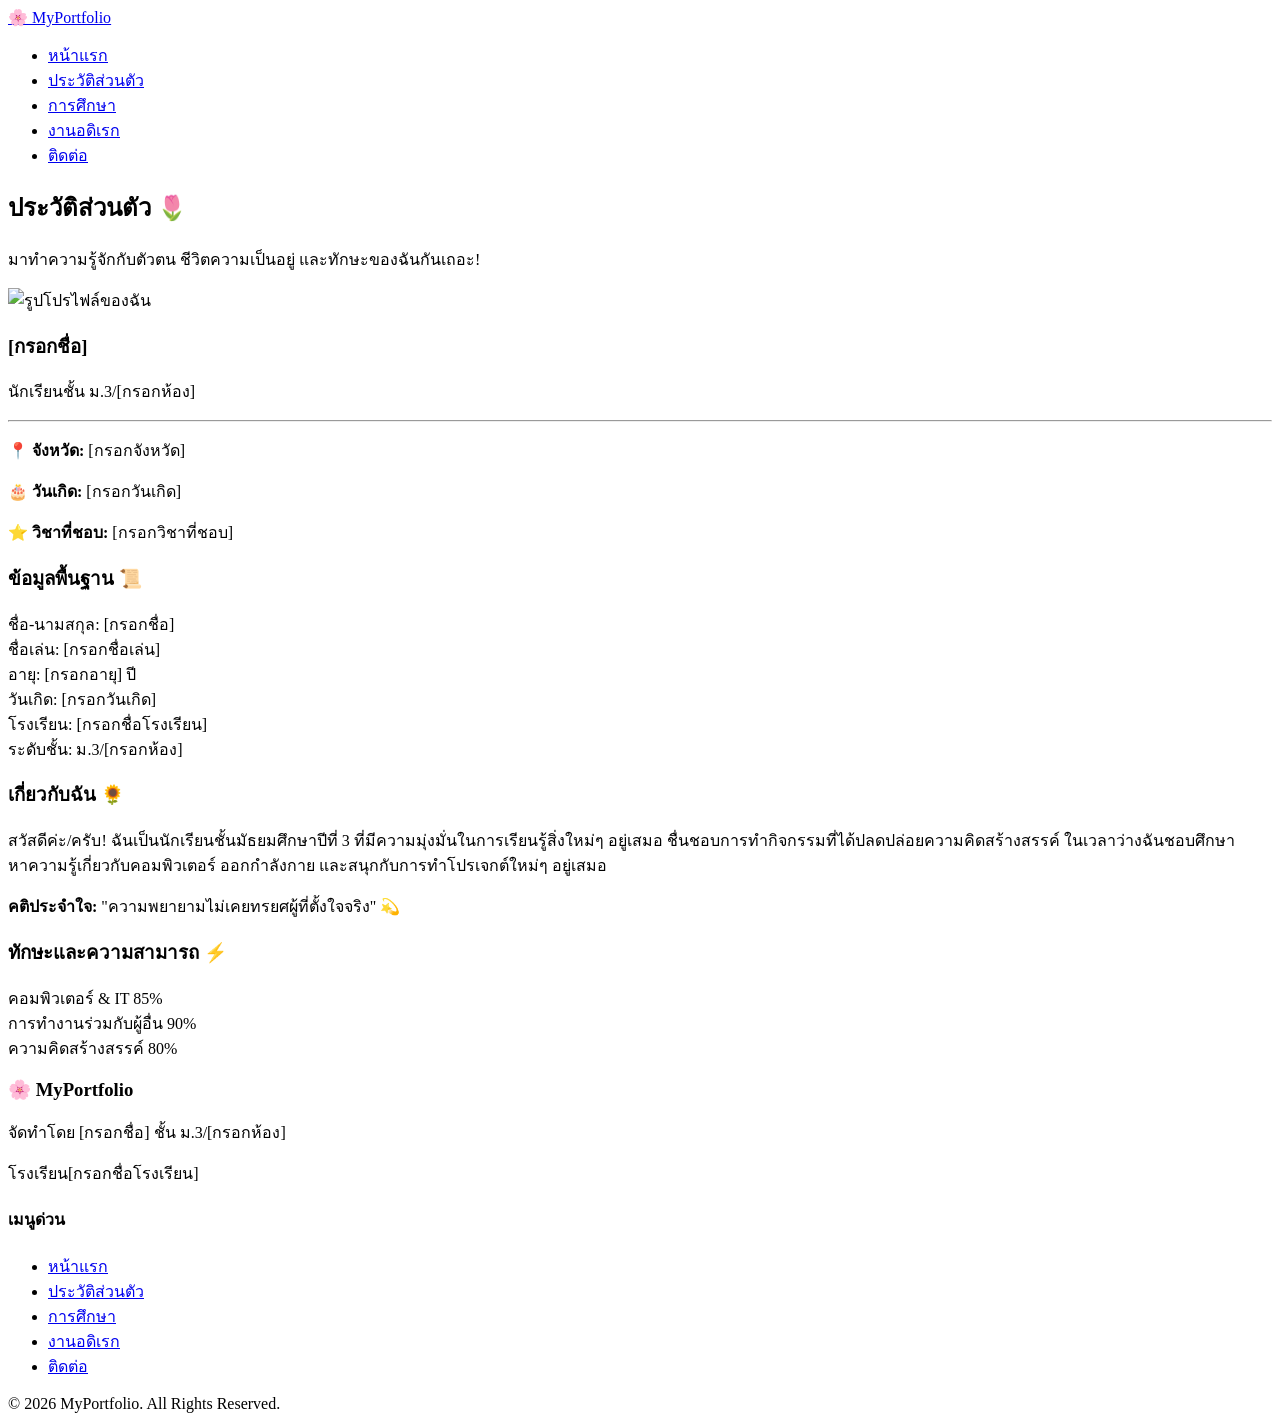
==== profile.html @ b8b7042c "Create profile.html" ====
<!DOCTYPE html>
<html lang="th">
<head>
    <meta charset="UTF-8">
    <meta name="viewport" content="width=device-width, initial-scale=1.0">
    <title>ประวัติส่วนตัว | Playful Anime Portfolio</title>
    <link rel="preconnect" href="https://fonts.googleapis.com">
    <link rel="preconnect" href="https://fonts.gstatic.com" crossorigin>
    <link href="https://fonts.googleapis.com/css2?family=Kanit:wght@300;400;500;600;700&display=swap" rel="stylesheet">
    <link rel="stylesheet" href="style.css">
</head>
<body>

    <div class="bg-petals-container">
        <div class="petal"></div>
        <div class="petal"></div>
        <div class="petal"></div>
        <div class="petal"></div>
        <div class="petal"></div>
        <div class="petal"></div>
    </div>

    <header class="navbar">
        <div class="nav-container">
            <a href="index.html" class="logo">🌸 MyPortfolio</a>
            <nav>
                <ul class="nav-links">
                    <li><a href="index.html">หน้าแรก</a></li>
                    <li><a href="profile.html" class="active">ประวัติส่วนตัว</a></li>
                    <li><a href="education.html">การศึกษา</a></li>
                    <li><a href="hobby.html">งานอดิเรก</a></li>
                    <li><a href="contact.html">ติดต่อ</a></li>
                </ul>
            </nav>
        </div>
    </header>

    <main class="container section-padding">
        <div class="section-title">
            <h2>ประวัติส่วนตัว 🌷</h2>
            <p>มาทำความรู้จักกับตัวตน ชีวิตความเป็นอยู่ และทักษะของฉันกันเถอะ!</p>
        </div>

        <div class="profile-layout">
            <!-- Sidebar -->
            <div class="profile-sidebar">
                <div class="card profile-card text-center">
                    <img src="https://placehold.co/300x300/1976D2/ffffff?text=Profile" alt="รูปโปรไฟล์ของฉัน" class="profile-avatar">
                    <h3>[กรอกชื่อ]</h3>
                    <p class="badge-sub">นักเรียนชั้น ม.3/[กรอกห้อง]</p>
                    <hr class="divider">
                    <div class="quick-info">
                        <p>📍 <strong>จังหวัด:</strong> [กรอกจังหวัด]</p>
                        <p>🎂 <strong>วันเกิด:</strong> [กรอกวันเกิด]</p>
                        <p>⭐ <strong>วิชาที่ชอบ:</strong> [กรอกวิชาที่ชอบ]</p>
                    </div>
                </div>
            </div>

            <!-- Main Content -->
            <div class="profile-main">
                <div class="card">
                    <h3>ข้อมูลพื้นฐาน 📜</h3>
                    <div class="info-grid">
                        <div class="info-item">
                            <span class="info-label">ชื่อ-นามสกุล:</span>
                            <span class="info-value">[กรอกชื่อ]</span>
                        </div>
                        <div class="info-item">
                            <span class="info-label">ชื่อเล่น:</span>
                            <span class="info-value">[กรอกชื่อเล่น]</span>
                        </div>
                        <div class="info-item">
                            <span class="info-label">อายุ:</span>
                            <span class="info-value">[กรอกอายุ] ปี</span>
                        </div>
                        <div class="info-item">
                            <span class="info-label">วันเกิด:</span>
                            <span class="info-value">[กรอกวันเกิด]</span>
                        </div>
                        <div class="info-item">
                            <span class="info-label">โรงเรียน:</span>
                            <span class="info-value">[กรอกชื่อโรงเรียน]</span>
                        </div>
                        <div class="info-item">
                            <span class="info-label">ระดับชั้น:</span>
                            <span class="info-value">ม.3/[กรอกห้อง]</span>
                        </div>
                    </div>
                </div>

                <div class="card">
                    <h3>เกี่ยวกับฉัน 🌻</h3>
                    <div class="about-quote">
                        <p>สวัสดีค่ะ/ครับ! ฉันเป็นนักเรียนชั้นมัธยมศึกษาปีที่ 3 ที่มีความมุ่งมั่นในการเรียนรู้สิ่งใหม่ๆ อยู่เสมอ ชื่นชอบการทำกิจกรรมที่ได้ปลดปล่อยความคิดสร้างสรรค์ ในเวลาว่างฉันชอบศึกษาหาความรู้เกี่ยวกับคอมพิวเตอร์ ออกกำลังกาย และสนุกกับการทำโปรเจกต์ใหม่ๆ อยู่เสมอ</p>
                    </div>
                    <p class="motto"><strong>คติประจำใจ:</strong> "ความพยายามไม่เคยทรยศผู้ที่ตั้งใจจริง" 💫</p>
                </div>

                <!-- Skill Bars Decorative Component -->
                <div class="card">
                    <h3>ทักษะและความสามารถ ⚡</h3>
                    <div class="skill-item">
                        <div class="skill-info">
                            <span>คอมพิวเตอร์ & IT</span>
                            <span>85%</span>
                        </div>
                        <div class="skill-bar">
                            <div class="skill-progress" style="width: 85%;"></div>
                        </div>
                    </div>
                    <div class="skill-item">
                        <div class="skill-info">
                            <span>การทำงานร่วมกับผู้อื่น</span>
                            <span>90%</span>
                        </div>
                        <div class="skill-bar">
                            <div class="skill-progress" style="width: 90%;"></div>
                        </div>
                    </div>
                    <div class="skill-item">
                        <div class="skill-info">
                            <span>ความคิดสร้างสรรค์</span>
                            <span>80%</span>
                        </div>
                        <div class="skill-bar">
                            <div class="skill-progress" style="width: 80%;"></div>
                        </div>
                    </div>
                </div>
            </div>
        </div>
    </main>

    <footer>
        <div class="container footer-container">
            <div class="footer-info">
                <h3>🌸 MyPortfolio</h3>
                <p>จัดทำโดย [กรอกชื่อ] ชั้น ม.3/[กรอกห้อง]</p>
                <p>โรงเรียน[กรอกชื่อโรงเรียน]</p>
            </div>
            <div class="footer-links">
                <h4>เมนูด่วน</h4>
                <ul>
                    <li><a href="index.html">หน้าแรก</a></li>
                    <li><a href="profile.html">ประวัติส่วนตัว</a></li>
                    <li><a href="education.html">การศึกษา</a></li>
                    <li><a href="hobby.html">งานอดิเรก</a></li>
                    <li><a href="contact.html">ติดต่อ</a></li>
                </ul>
            </div>
        </div>
        <div class="copyright">
            &copy; 2026 MyPortfolio. All Rights Reserved.
        </div>
    </footer>

</body>
</html>
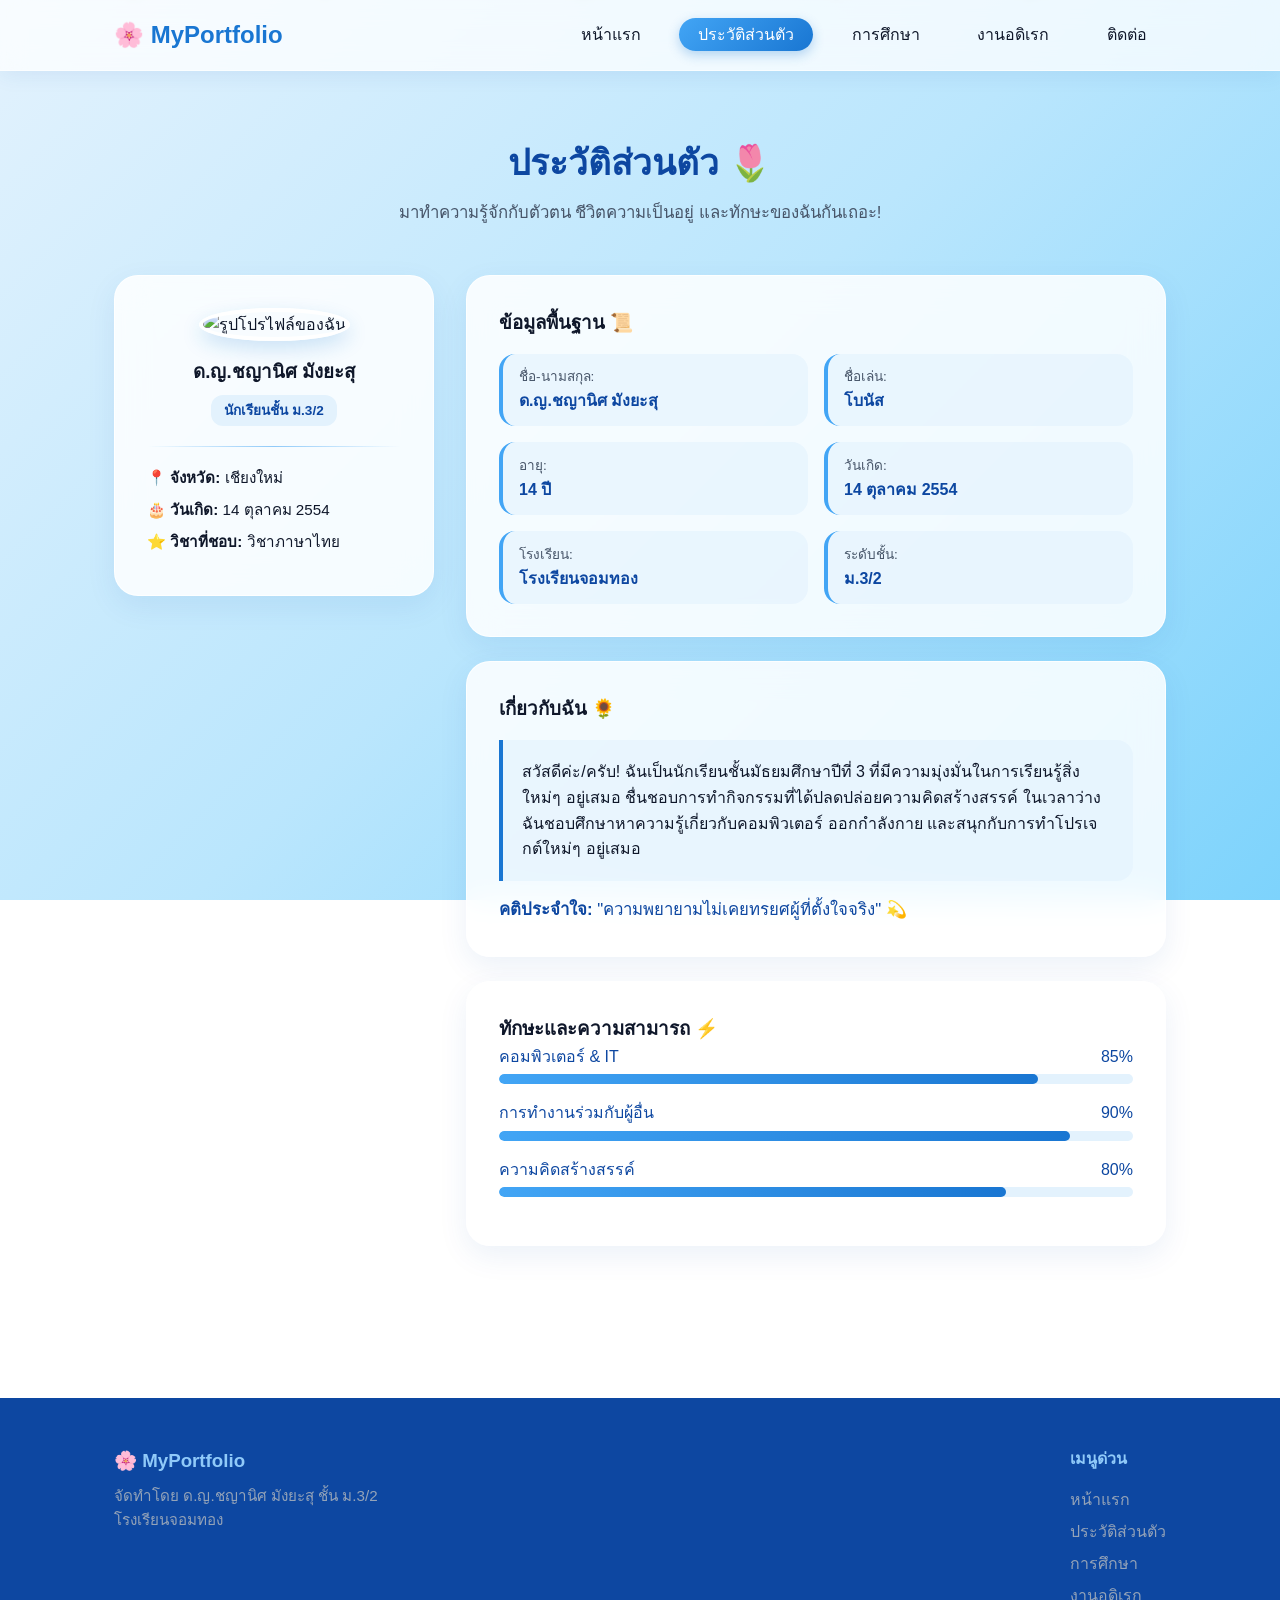
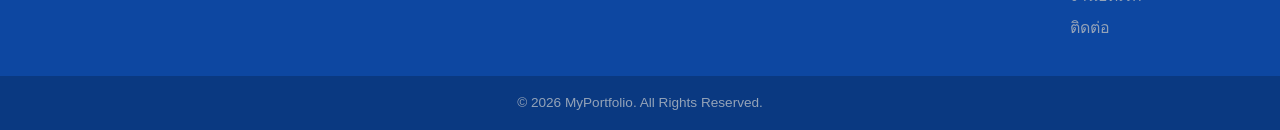
==== commit f141bf00: "Update profile.html" ====
--- a/profile.html
+++ b/profile.html
@@ -46,13 +46,13 @@
             <div class="profile-sidebar">
                 <div class="card profile-card text-center">
                     <img src="https://placehold.co/300x300/1976D2/ffffff?text=Profile" alt="รูปโปรไฟล์ของฉัน" class="profile-avatar">
-                    <h3>[กรอกชื่อ]</h3>
-                    <p class="badge-sub">นักเรียนชั้น ม.3/[กรอกห้อง]</p>
+                    <h3>ด.ญ.ชญานิศ มังยะสุ</h3>
+                    <p class="badge-sub">นักเรียนชั้น ม.3/2</p>
                     <hr class="divider">
                     <div class="quick-info">
-                        <p>📍 <strong>จังหวัด:</strong> [กรอกจังหวัด]</p>
-                        <p>🎂 <strong>วันเกิด:</strong> [กรอกวันเกิด]</p>
-                        <p>⭐ <strong>วิชาที่ชอบ:</strong> [กรอกวิชาที่ชอบ]</p>
+                        <p>📍 <strong>จังหวัด:</strong> เชียงใหม่</p>
+                        <p>🎂 <strong>วันเกิด:</strong> 14 ตุลาคม 2554</p>
+                        <p>⭐ <strong>วิชาที่ชอบ:</strong> วิชาภาษาไทย</p>
                     </div>
                 </div>
             </div>
@@ -64,27 +64,27 @@
                     <div class="info-grid">
                         <div class="info-item">
                             <span class="info-label">ชื่อ-นามสกุล:</span>
-                            <span class="info-value">[กรอกชื่อ]</span>
+                            <span class="info-value">ด.ญ.ชญานิศ มังยะสุ</span>
                         </div>
                         <div class="info-item">
                             <span class="info-label">ชื่อเล่น:</span>
-                            <span class="info-value">[กรอกชื่อเล่น]</span>
+                            <span class="info-value">โบนัส</span>
                         </div>
                         <div class="info-item">
                             <span class="info-label">อายุ:</span>
-                            <span class="info-value">[กรอกอายุ] ปี</span>
+                            <span class="info-value">14 ปี</span>
                         </div>
                         <div class="info-item">
                             <span class="info-label">วันเกิด:</span>
-                            <span class="info-value">[กรอกวันเกิด]</span>
+                            <span class="info-value">14 ตุลาคม 2554</span>
                         </div>
                         <div class="info-item">
                             <span class="info-label">โรงเรียน:</span>
-                            <span class="info-value">[กรอกชื่อโรงเรียน]</span>
+                            <span class="info-value">โรงเรียนจอมทอง</span>
                         </div>
                         <div class="info-item">
                             <span class="info-label">ระดับชั้น:</span>
-                            <span class="info-value">ม.3/[กรอกห้อง]</span>
+                            <span class="info-value">ม.3/2</span>
                         </div>
                     </div>
                 </div>
@@ -136,8 +136,8 @@
         <div class="container footer-container">
             <div class="footer-info">
                 <h3>🌸 MyPortfolio</h3>
-                <p>จัดทำโดย [กรอกชื่อ] ชั้น ม.3/[กรอกห้อง]</p>
-                <p>โรงเรียน[กรอกชื่อโรงเรียน]</p>
+                <p>จัดทำโดย ด.ญ.ชญานิศ มังยะสุ ชั้น ม.3/2</p>
+                <p>โรงเรียนจอมทอง</p>
             </div>
             <div class="footer-links">
                 <h4>เมนูด่วน</h4>
--- a/style.css
+++ b/style.css
@@ -0,0 +1,690 @@
+/* ==========================================
+   1. COLOR VARIABLES & GLOBAL RESET
+   ========================================== */
+:root {
+    --primary-dark: #0D47A1;
+    --primary-main: #1976D2;
+    --primary-light: #42A5F5;
+    --primary-accent: #90CAF9;
+    --bg-light: #E3F2FD;
+    --bg-white: rgba(255, 255, 255, 0.85);
+    --text-dark: #0F172A;
+    --text-muted: #475569;
+    --shadow-soft: 0 10px 30px rgba(13, 71, 161, 0.08);
+    --shadow-hover: 0 15px 35px rgba(13, 71, 161, 0.2);
+    --radius-lg: 24px;
+    --radius-md: 16px;
+    --transition-smooth: all 0.3s cubic-bezier(0.4, 0, 0.2, 1);
+}
+
+* {
+    margin: 0;
+    padding: 0;
+    box-sizing: border-box;
+    font-family: 'Kanit', sans-serif;
+}
+
+body {
+    background: linear-gradient(135deg, #E3F2FD 0%, #BAE6FD 50%, #7DD3FC 100%);
+    background-attachment: fixed;
+    color: var(--text-dark);
+    line-height: 1.6;
+    min-height: 100vh;
+    position: relative;
+    overflow-x: hidden;
+}
+
+/* ==========================================
+   2. BACKGROUND PETALS ANIMATION
+   ========================================== */
+.bg-petals-container {
+    position: fixed;
+    top: 0;
+    left: 0;
+    width: 100%;
+    height: 100%;
+    pointer-events: none;
+    z-index: 0;
+    overflow: hidden;
+}
+
+.petal {
+    position: absolute;
+    background: linear-gradient(135deg, rgba(255, 255, 255, 0.8), rgba(144, 202, 249, 0.6));
+    border-radius: 15px 0 15px 0;
+    box-shadow: 0 2px 5px rgba(0, 0, 0, 0.05);
+    animation: animate-petal 12s linear infinite;
+    bottom: 100%;
+}
+
+.petal:nth-child(1) { left: 10%; width: 20px; height: 20px; animation-duration: 10s; animation-delay: 0s; }
+.petal:nth-child(2) { left: 25%; width: 15px; height: 15px; animation-duration: 14s; animation-delay: 2s; }
+.petal:nth-child(3) { left: 45%; width: 25px; height: 25px; animation-duration: 11s; animation-delay: 4s; }
+.petal:nth-child(4) { left: 65%; width: 18px; height: 18px; animation-duration: 13s; animation-delay: 1s; }
+.petal:nth-child(5) { left: 80%; width: 22px; height: 22px; animation-duration: 9s;  animation-delay: 3s; }
+.petal:nth-child(6) { left: 92%; width: 16px; height: 16px; animation-duration: 15s; animation-delay: 5s; }
+
+@keyframes animate-petal {
+    0% {
+        transform: translateY(0) rotate(0deg) scale(0.8);
+        opacity: 0;
+    }
+    10% { opacity: 0.8; }
+    90% { opacity: 0.8; }
+    100% {
+        transform: translateY(105vh) rotate(720deg) scale(1.2);
+        opacity: 0;
+    }
+}
+
+/* ==========================================
+   3. REUSABLE UTILITIES & LAYOUT
+   ========================================== */
+.container {
+    max-width: 1100px;
+    margin: 0 auto;
+    padding: 0 1.5rem;
+    position: relative;
+    z-index: 1;
+}
+
+.section-padding {
+    padding-top: 4rem;
+    padding-bottom: 4rem;
+}
+
+.bg-light {
+    background: rgba(227, 242, 253, 0.5);
+    backdrop-filter: blur(8px);
+    border-radius: var(--radius-lg);
+    margin: 2rem 0;
+}
+
+.text-center { text-align: center; }
+.margin-top-lg { margin-top: 2.5rem; }
+
+.grid {
+    display: grid;
+    gap: 1.5rem;
+}
+
+.grid-2 { grid-template-columns: repeat(2, 1fr); }
+.grid-3 { grid-template-columns: repeat(3, 1fr); }
+
+.section-title {
+    text-align: center;
+    margin-bottom: 3rem;
+}
+
+.section-title h2 {
+    font-size: 2.2rem;
+    color: var(--primary-dark);
+    margin-bottom: 0.5rem;
+}
+
+.section-title p {
+    color: var(--text-muted);
+    font-size: 1.05rem;
+}
+
+/* ==========================================
+   4. NAVIGATION BAR (GLASSMORPHISM)
+   ========================================== */
+.navbar {
+    position: sticky;
+    top: 0;
+    background: rgba(255, 255, 255, 0.75);
+    backdrop-filter: blur(12px);
+    -webkit-backdrop-filter: blur(12px);
+    border-bottom: 1px solid rgba(255, 255, 255, 0.6);
+    z-index: 1000;
+    box-shadow: 0 4px 20px rgba(13, 71, 161, 0.08);
+}
+
+.nav-container {
+    max-width: 1100px;
+    margin: 0 auto;
+    padding: 1rem 1.5rem;
+    display: flex;
+    justify-content: space-between;
+    align-items: center;
+}
+
+.logo {
+    font-size: 1.5rem;
+    font-weight: 700;
+    color: var(--primary-main);
+    text-decoration: none;
+    transition: var(--transition-smooth);
+}
+
+.logo:hover {
+    transform: scale(1.05);
+}
+
+.nav-links {
+    display: flex;
+    list-style: none;
+    gap: 1.2rem;
+}
+
+.nav-links a {
+    text-decoration: none;
+    color: var(--text-dark);
+    font-weight: 500;
+    padding: 0.5rem 1.2rem;
+    border-radius: 50px;
+    transition: var(--transition-smooth);
+}
+
+.nav-links a:hover,
+.nav-links a.active {
+    color: #FFFFFF;
+    background: linear-gradient(135deg, var(--primary-light), var(--primary-main));
+    box-shadow: 0 4px 12px rgba(25, 118, 210, 0.3);
+}
+
+/* ==========================================
+   5. HERO SECTION
+   ========================================== */
+.hero-section {
+    padding: 4rem 0;
+}
+
+.hero-container {
+    display: grid;
+    grid-template-columns: 1.2fr 0.8fr;
+    align-items: center;
+    gap: 2.5rem;
+}
+
+.badge {
+    display: inline-block;
+    background: #FFFFFF;
+    color: var(--primary-main);
+    padding: 0.4rem 1.2rem;
+    border-radius: 50px;
+    font-size: 0.9rem;
+    font-weight: 600;
+    margin-bottom: 1rem;
+    box-shadow: var(--shadow-soft);
+}
+
+.hero-title {
+    font-size: 2.8rem;
+    line-height: 1.25;
+    margin-bottom: 1rem;
+}
+
+.text-gradient {
+    background: linear-gradient(135deg, var(--primary-dark), var(--primary-light));
+    -webkit-background-clip: text;
+    -webkit-text-fill-color: transparent;
+}
+
+.hero-subtitle {
+    font-size: 1.1rem;
+    color: var(--text-muted);
+    margin-bottom: 2rem;
+}
+
+.hero-buttons {
+    display: flex;
+    gap: 1rem;
+}
+
+.hero-image-wrapper {
+    position: relative;
+    display: flex;
+    justify-content: center;
+    align-items: center;
+}
+
+.avatar-bg-circle {
+    position: absolute;
+    width: 280px;
+    height: 280px;
+    background: linear-gradient(135deg, var(--primary-accent), var(--primary-light));
+    border-radius: 50%;
+    filter: blur(20px);
+    opacity: 0.6;
+    z-index: 1;
+}
+
+.hero-avatar {
+    position: relative;
+    z-index: 2;
+    width: 260px;
+    height: 260px;
+    border-radius: 50%;
+    object-fit: cover;
+    border: 5px solid #FFFFFF;
+    box-shadow: 0 0 25px rgba(66, 165, 245, 0.6);
+    animation: pulse-glow 3s infinite alternate;
+    transition: var(--transition-smooth);
+}
+
+@keyframes pulse-glow {
+    0% { box-shadow: 0 0 15px rgba(66, 165, 245, 0.5); }
+    100% { box-shadow: 0 0 35px rgba(25, 118, 210, 0.8); }
+}
+
+.hero-avatar:hover {
+    transform: scale(1.05) rotate(3deg);
+}
+
+.floating-tag {
+    position: absolute;
+    z-index: 3;
+    background: #FFFFFF;
+    padding: 0.5rem 1rem;
+    border-radius: 20px;
+    font-weight: 600;
+    font-size: 0.85rem;
+    color: var(--primary-dark);
+    box-shadow: var(--shadow-hover);
+    animation: float-around 4s ease-in-out infinite alternate;
+}
+
+.tag-1 { top: 10%; right: 5%; }
+.tag-2 { bottom: 10%; left: 5%; }
+
+@keyframes float-around {
+    0% { transform: translateY(0px); }
+    100% { transform: translateY(-10px); }
+}
+
+/* ==========================================
+   6. BUTTONS & CARDS (SHIMMER EFFECT)
+   ========================================== */
+.btn {
+    display: inline-block;
+    padding: 0.8rem 1.6rem;
+    border-radius: 50px;
+    font-weight: 600;
+    text-decoration: none;
+    transition: var(--transition-smooth);
+}
+
+.btn-primary {
+    background: linear-gradient(135deg, var(--primary-main), var(--primary-dark));
+    color: #FFFFFF;
+    box-shadow: 0 4px 15px rgba(25, 118, 210, 0.3);
+}
+
+.btn-primary:hover {
+    transform: translateY(-3px);
+    box-shadow: 0 8px 20px rgba(25, 118, 210, 0.4);
+}
+
+.btn-outline {
+    border: 2px solid var(--primary-main);
+    color: var(--primary-main);
+    background: #FFFFFF;
+}
+
+.btn-outline:hover {
+    background: var(--primary-main);
+    color: #FFFFFF;
+    transform: translateY(-3px);
+}
+
+.card {
+    background: var(--bg-white);
+    backdrop-filter: blur(16px);
+    -webkit-backdrop-filter: blur(16px);
+    border-radius: var(--radius-lg);
+    padding: 2rem;
+    border: 1px solid rgba(255, 255, 255, 0.8);
+    box-shadow: var(--shadow-soft);
+    transition: var(--transition-smooth);
+    position: relative;
+    overflow: hidden;
+    margin-bottom: 1.5rem;
+}
+
+.card::after {
+    content: '';
+    position: absolute;
+    top: -50%;
+    left: -60%;
+    width: 20%;
+    height: 200%;
+    background: linear-gradient(to right, rgba(255,255,255,0) 0%, rgba(255,255,255,0.6) 50%, rgba(255,255,255,0) 100%);
+    transform: rotate(30deg);
+}
+
+.card:hover::after {
+    animation: shimmer 1.2s ease-in-out;
+}
+
+@keyframes shimmer {
+    100% { left: 140%; }
+}
+
+.card:hover {
+    transform: translateY(-6px);
+    box-shadow: var(--shadow-hover);
+}
+
+.feature-card .card-icon {
+    font-size: 2.5rem;
+    margin-bottom: 0.8rem;
+}
+
+/* ==========================================
+   7. PROFILE & SKILL BARS
+   ========================================== */
+.profile-layout {
+    display: grid;
+    grid-template-columns: 320px 1fr;
+    gap: 2rem;
+}
+
+.profile-avatar {
+    width: 180px;
+    height: 180px;
+    border-radius: 50%;
+    border: 4px solid #FFFFFF;
+    box-shadow: 0 8px 20px rgba(25, 118, 210, 0.2);
+    margin-bottom: 1rem;
+}
+
+.badge-sub {
+    background: var(--bg-light);
+    color: var(--primary-dark);
+    display: inline-block;
+    padding: 0.3rem 0.8rem;
+    border-radius: 12px;
+    font-size: 0.85rem;
+    font-weight: 600;
+    margin-top: 0.5rem;
+}
+
+.divider {
+    border: none;
+    height: 1px;
+    background: linear-gradient(90deg, transparent, var(--primary-accent), transparent);
+    margin: 1.2rem 0;
+}
+
+.quick-info p {
+    text-align: left;
+    margin-bottom: 0.5rem;
+    font-size: 0.95rem;
+}
+
+.info-grid {
+    display: grid;
+    grid-template-columns: repeat(2, 1fr);
+    gap: 1rem;
+    margin-top: 1rem;
+}
+
+.info-item {
+    background: rgba(227, 242, 253, 0.6);
+    padding: 0.8rem 1rem;
+    border-radius: var(--radius-md);
+    border-left: 4px solid var(--primary-light);
+}
+
+.info-label {
+    font-size: 0.85rem;
+    color: var(--text-muted);
+    display: block;
+}
+
+.info-value {
+    font-weight: 600;
+    color: var(--primary-dark);
+}
+
+.about-quote {
+    background: rgba(227, 242, 253, 0.6);
+    border-left: 4px solid var(--primary-main);
+    padding: 1.2rem;
+    border-radius: 0 var(--radius-md) var(--radius-md) 0;
+    margin: 1rem 0;
+    position: relative;
+}
+
+.motto {
+    color: var(--primary-dark);
+    font-size: 1.05rem;
+}
+
+/* Skill Bars */
+.skill-item { margin-bottom: 1rem; }
+.skill-info {
+    display: flex;
+    justify-content: space-between;
+    margin-bottom: 0.3rem;
+    font-weight: 500;
+    color: var(--primary-dark);
+}
+
+.skill-bar {
+    width: 100%;
+    height: 10px;
+    background: var(--bg-light);
+    border-radius: 10px;
+    overflow: hidden;
+}
+
+.skill-progress {
+    height: 100%;
+    background: linear-gradient(90deg, var(--primary-light), var(--primary-main));
+    border-radius: 10px;
+}
+
+/* ==========================================
+   8. EDUCATION & TIMELINE
+   ========================================== */
+.timeline {
+    position: relative;
+    max-width: 800px;
+    margin: 0 auto;
+}
+
+.timeline::before {
+    content: '';
+    position: absolute;
+    left: 20px;
+    top: 0;
+    bottom: 0;
+    width: 4px;
+    background: var(--primary-accent);
+}
+
+.timeline-item {
+    position: relative;
+    padding-left: 60px;
+    margin-bottom: 2rem;
+}
+
+.timeline-dot {
+    position: absolute;
+    left: 0;
+    top: 0;
+    width: 44px;
+    height: 44px;
+    background: var(--primary-main);
+    color: #FFFFFF;
+    border-radius: 50%;
+    display: flex;
+    align-items: center;
+    justify-content: center;
+    font-size: 1.2rem;
+    box-shadow: 0 0 0 4px #FFFFFF;
+}
+
+.timeline-date {
+    display: inline-block;
+    background: var(--bg-light);
+    color: var(--primary-dark);
+    font-size: 0.85rem;
+    font-weight: 600;
+    padding: 0.2rem 0.8rem;
+    border-radius: 12px;
+    margin-bottom: 0.5rem;
+}
+
+.table-wrapper {
+    overflow-x: auto;
+    margin-top: 1rem;
+}
+
+.custom-table {
+    width: 100%;
+    border-collapse: collapse;
+    text-align: left;
+}
+
+.custom-table th, .custom-table td {
+    padding: 1rem;
+    border-bottom: 1px solid var(--bg-light);
+}
+
+.custom-table th {
+    background-color: var(--bg-light);
+    color: var(--primary-dark);
+}
+
+/* ==========================================
+   9. HOBBY & CONTACT
+   ========================================== */
+.hobby-card { text-align: center; }
+.hobby-icon {
+    font-size: 3rem;
+    margin-bottom: 0.8rem;
+}
+
+.contact-wrapper {
+    max-width: 800px;
+    margin: 0 auto;
+}
+
+.contact-card { text-align: center; }
+.contact-icon {
+    font-size: 2.5rem;
+    margin-bottom: 0.5rem;
+}
+
+.contact-link {
+    color: var(--primary-main);
+    font-weight: 600;
+    text-decoration: none;
+}
+
+.contact-link:hover { text-decoration: underline; }
+
+.cta-box {
+    background: linear-gradient(135deg, #FFFFFF, var(--bg-light));
+}
+
+.cta-buttons {
+    margin-top: 1.5rem;
+    display: flex;
+    justify-content: center;
+    gap: 1rem;
+}
+
+/* ==========================================
+   10. FOOTER
+   ========================================== */
+footer {
+    background: var(--primary-dark);
+    color: #FFFFFF;
+    margin-top: 4rem;
+    position: relative;
+    z-index: 1;
+}
+
+.footer-container {
+    padding-top: 3rem;
+    padding-bottom: 2rem;
+    display: flex;
+    justify-content: space-between;
+    gap: 2rem;
+}
+
+.footer-info h3 {
+    margin-bottom: 0.5rem;
+    color: var(--primary-accent);
+}
+
+.footer-info p {
+    color: #94A3B8;
+    font-size: 0.95rem;
+}
+
+.footer-links h4 {
+    margin-bottom: 0.8rem;
+    color: var(--primary-accent);
+}
+
+.footer-links ul { list-style: none; }
+.footer-links a {
+    color: #94A3B8;
+    text-decoration: none;
+    line-height: 2;
+    transition: var(--transition-smooth);
+}
+
+.footer-links a:hover { color: #FFFFFF; }
+
+.copyright {
+    text-align: center;
+    padding: 1rem;
+    background: rgba(0, 0, 0, 0.2);
+    color: #94A3B8;
+    font-size: 0.85rem;
+}
+
+/* ==========================================
+   11. RESPONSIVE DESIGN (MOBILE FRIENDLY)
+   ========================================== */
+@media (max-width: 900px) {
+    .hero-container {
+        grid-template-columns: 1fr;
+        text-align: center;
+    }
+
+    .hero-buttons { justify-content: center; }
+    .profile-layout { grid-template-columns: 1fr; }
+    .grid-3 { grid-template-columns: repeat(2, 1fr); }
+}
+
+@media (max-width: 600px) {
+    .nav-container {
+        flex-direction: column;
+        gap: 0.8rem;
+    }
+
+    .nav-links {
+        gap: 0.3rem;
+        flex-wrap: wrap;
+        justify-content: center;
+    }
+
+    .nav-links a {
+        padding: 0.4rem 0.8rem;
+        font-size: 0.9rem;
+    }
+
+    .hero-title { font-size: 2.1rem; }
+    .grid-2, .grid-3 { grid-template-columns: 1fr; }
+    .info-grid { grid-template-columns: 1fr; }
+    .footer-container {
+        flex-direction: column;
+        text-align: center;
+    }
+
+    .timeline::before { left: 15px; }
+    .timeline-dot {
+        width: 34px;
+        height: 34px;
+        font-size: 0.9rem;
+    }
+    .timeline-item { padding-left: 50px; }
+}
